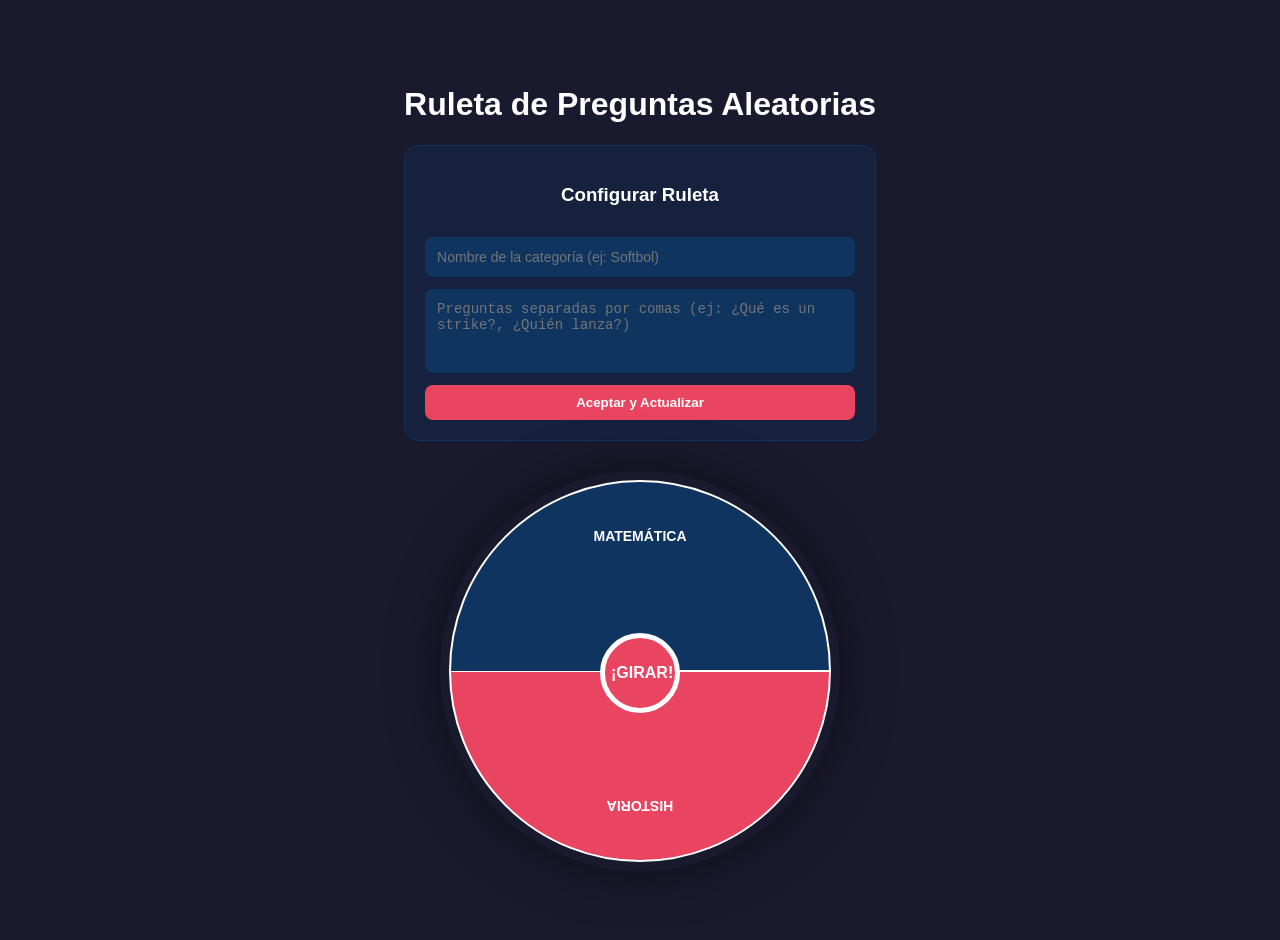
==== index.html @ fb6e9581 "Add files via upload" ====
<!DOCTYPE html>
<html lang="es">
<head>
    <meta charset="UTF-8">
    <meta name="viewport" content="width=device-width, initial-scale=1.0">
    <title>Ruleta de Preguntas Pro</title>
    <link rel="stylesheet" href="style.css">
</head>
<body>

    <div class="container">
        <h1>Ruleta de Preguntas Aleatorias</h1>
        
        <!-- PANEL DE CONTROL -->
        <div class="admin-panel">
            <h3>Configurar Ruleta</h3>
            <input type="text" id="nueva-categoria" placeholder="Nombre de la categoría (ej: Softbol)">
            <textarea id="nuevas-preguntas" placeholder="Preguntas separadas por comas (ej: ¿Qué es un strike?, ¿Quién lanza?)"></textarea>
            <button onclick="agregarCategoria()" class="btn-add">Aceptar y Actualizar</button>
        </div>

        <!-- CONTENEDOR DE LA RULETA -->
        <div class="ruleta-container">
            <canvas id="canvas" width="400" height="400"></canvas>
            <button id="spin">¡GIRAR!</button>
        </div>

        <!-- CUADRO DE PREGUNTA (MODAL) -->
        <div id="pregunta-overlay" class="hidden">
            <div class="pregunta-card">
                <h2 id="categoria-nombre"></h2>
                <p id="pregunta-texto"></p>
                <button onclick="cerrarPregunta()" class="btn-close">Continuar</button>
            </div>
        </div>
    </div>

    <script src="script.js"></script>
</body>
</html>
---- style.css ----
body {
    font-family: 'Segoe UI', Tahoma, Geneva, Verdana, sans-serif;
    display: flex;
    justify-content: center;
    align-items: center;
    min-height: 100vh;
    margin: 0;
    background-color: #1a1a2e;
    color: white;
    padding: 20px;
}

.container {
    text-align: center;
    max-width: 600px;
}

/* Panel de Administración */
.admin-panel {
    background: #16213e;
    padding: 20px;
    border-radius: 15px;
    margin-bottom: 30px;
    display: flex;
    flex-direction: column;
    gap: 12px;
    border: 1px solid #0f3460;
}

.admin-panel input, .admin-panel textarea {
    padding: 12px;
    border-radius: 8px;
    border: none;
    background: #0f3460;
    color: white;
    font-size: 14px;
}

.admin-panel textarea {
    height: 60px;
    resize: none;
}

.btn-add {
    background: #e94560;
    color: white;
    padding: 10px;
    border: none;
    border-radius: 8px;
    cursor: pointer;
    font-weight: bold;
}

/* Ruleta */
.ruleta-container {
    position: relative;
    display: inline-block;
}

#canvas {
    border-radius: 50%;
    box-shadow: 0 0 50px rgba(0,0,0,0.5);
}

#spin {
    position: absolute;
    top: 50%;
    left: 50%;
    transform: translate(-50%, -50%);
    width: 80px;
    height: 80px;
    border-radius: 50%;
    border: 5px solid #fff;
    background: #e94560;
    color: white;
    cursor: pointer;
    font-weight: bold;
    font-size: 16px;
}

/* Modal de Pregunta */
#pregunta-overlay {
    position: fixed;
    top: 0;
    left: 0;
    width: 100%;
    height: 100%;
    background: rgba(0,0,0,0.9);
    display: flex;
    justify-content: center;
    align-items: center;
    z-index: 100;
}

.pregunta-card {
    background: white;
    color: #333;
    padding: 40px;
    border-radius: 20px;
    text-align: center;
    width: 80%;
    max-width: 400px;
}

.hidden { display: none !important; }

.btn-close {
    background: #0f3460;
    color: white;
    padding: 10px 25px;
    border: none;
    border-radius: 5px;
    cursor: pointer;
}
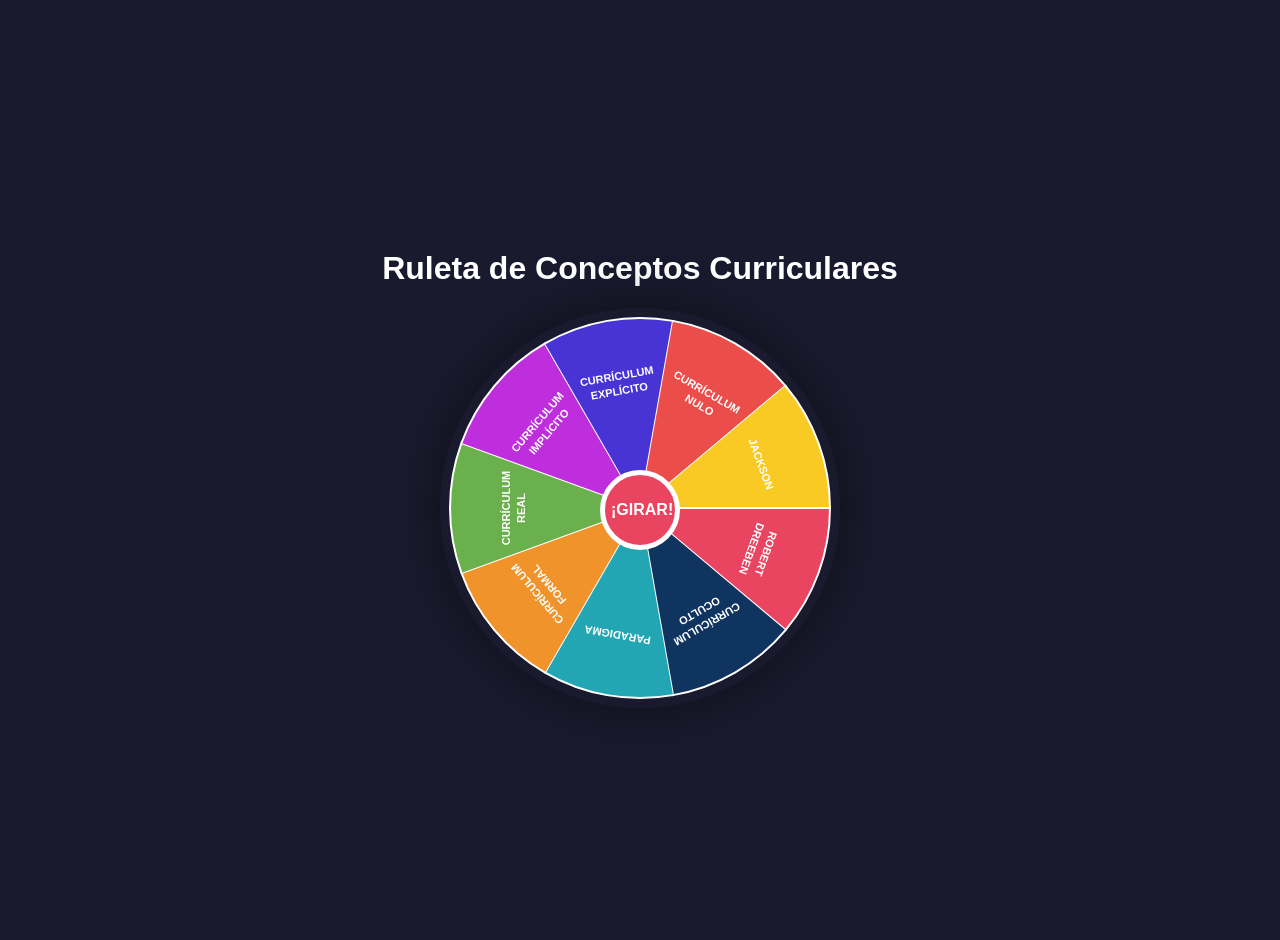
==== commit 1d72ac04: "Update index.html" ====
--- a/index.html
+++ b/index.html
@@ -3,29 +3,21 @@
 <head>
     <meta charset="UTF-8">
     <meta name="viewport" content="width=device-width, initial-scale=1.0">
-    <title>Ruleta de Preguntas Pro</title>
+    <title>Ruleta Pedagógica - 5to Grado</title>
     <link rel="stylesheet" href="style.css">
 </head>
 <body>
 
     <div class="container">
-        <h1>Ruleta de Preguntas Aleatorias</h1>
+        <h1>Ruleta de Conceptos Curriculares</h1>
         
-        <!-- PANEL DE CONTROL -->
-        <div class="admin-panel">
-            <h3>Configurar Ruleta</h3>
-            <input type="text" id="nueva-categoria" placeholder="Nombre de la categoría (ej: Softbol)">
-            <textarea id="nuevas-preguntas" placeholder="Preguntas separadas por comas (ej: ¿Qué es un strike?, ¿Quién lanza?)"></textarea>
-            <button onclick="agregarCategoria()" class="btn-add">Aceptar y Actualizar</button>
-        </div>
+        <!-- Hemos quitado el panel de configuración para que solo quede la ruleta -->
 
-        <!-- CONTENEDOR DE LA RULETA -->
         <div class="ruleta-container">
             <canvas id="canvas" width="400" height="400"></canvas>
             <button id="spin">¡GIRAR!</button>
         </div>
 
-        <!-- CUADRO DE PREGUNTA (MODAL) -->
         <div id="pregunta-overlay" class="hidden">
             <div class="pregunta-card">
                 <h2 id="categoria-nombre"></h2>
@@ -37,4 +29,4 @@
 
     <script src="script.js"></script>
 </body>
-</html>+</html>
